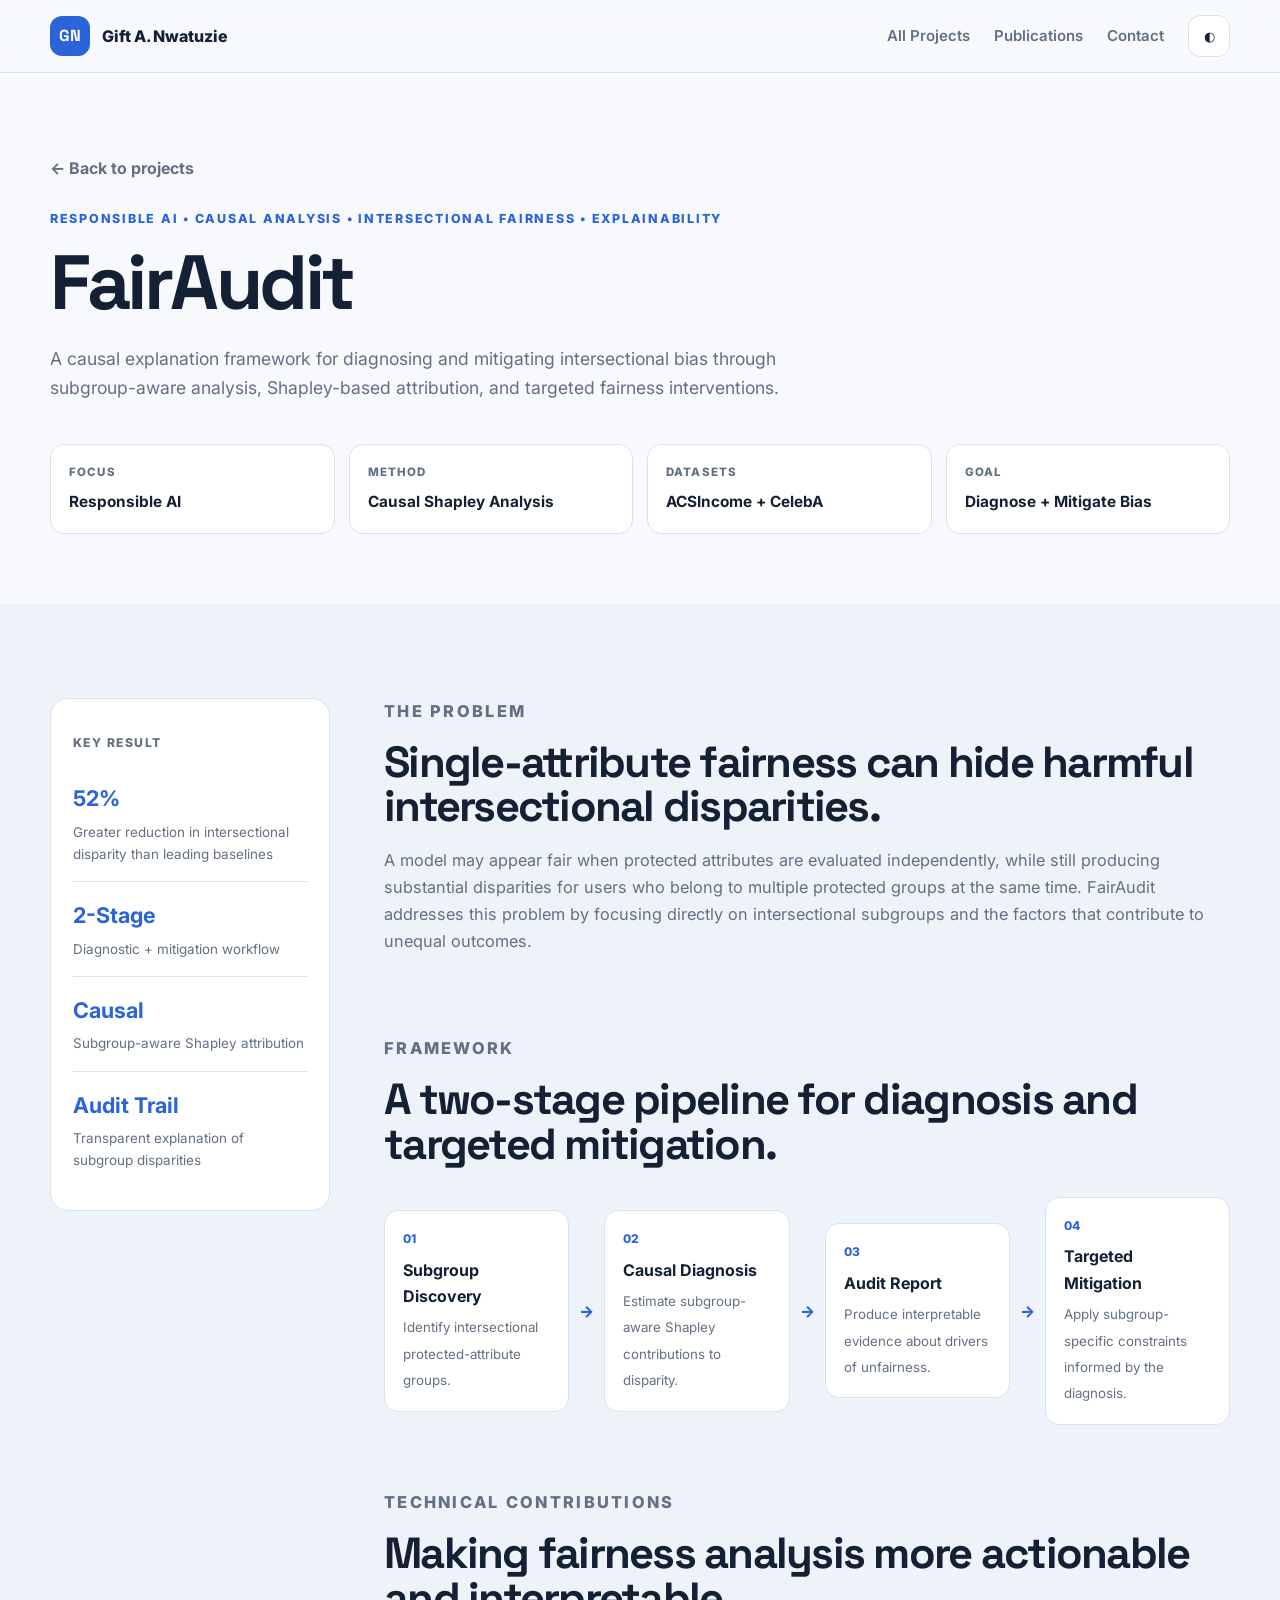
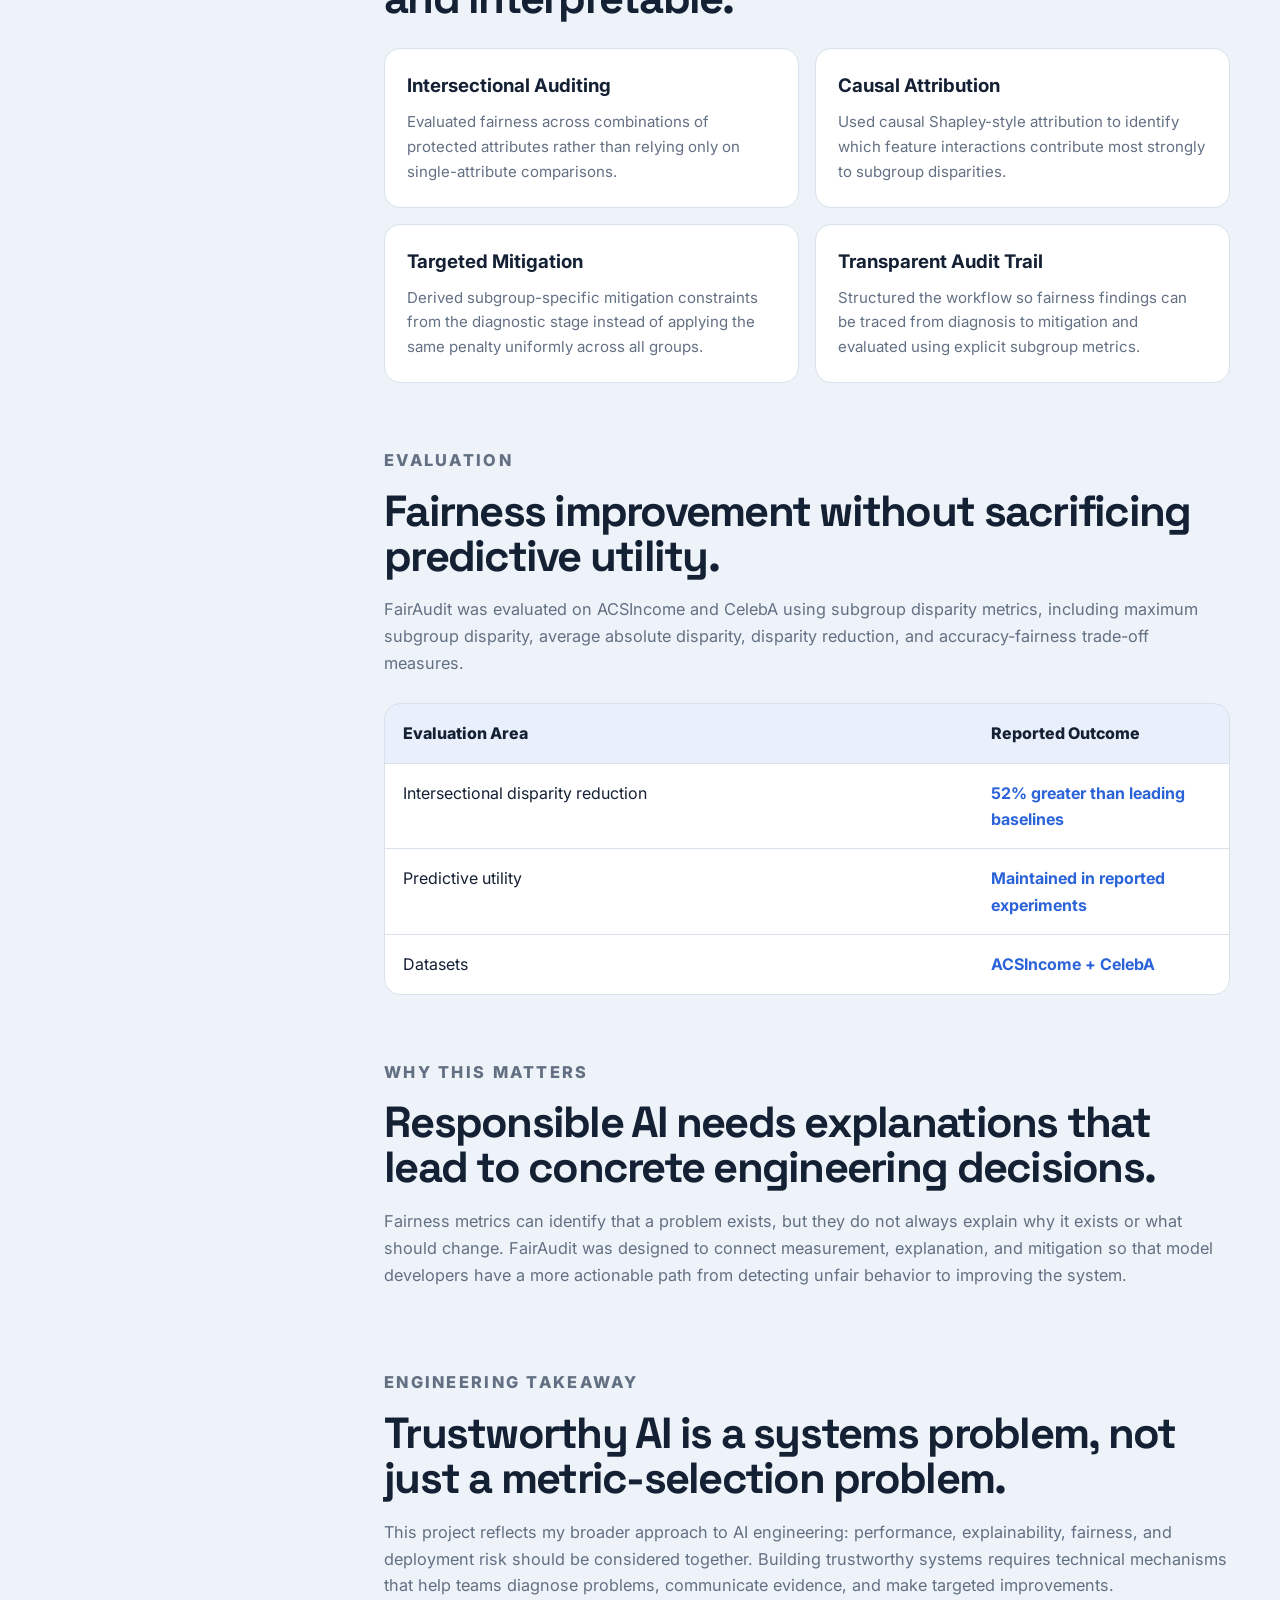
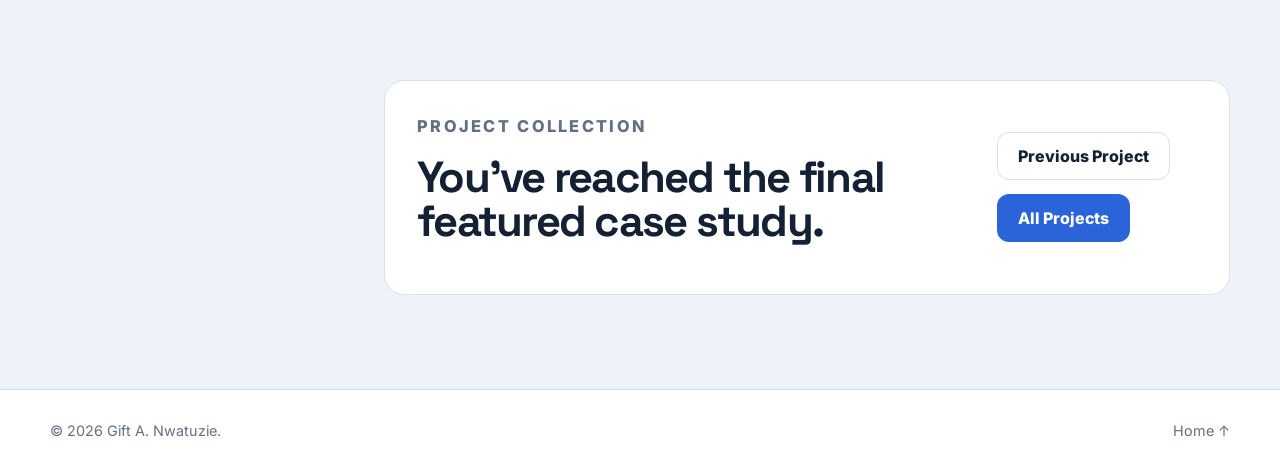
==== projects/fairaudit.html @ b65639f5 "Add files via upload" ====
<!DOCTYPE html>
<html lang="en">
<head>
  <meta charset="UTF-8" />
  <meta name="viewport" content="width=device-width, initial-scale=1.0" />
  <meta name="description" content="FairAudit — causal explanation and mitigation framework for intersectional bias by Gift A. Nwatuzie." />
  <title>FairAudit | Gift A. Nwatuzie</title>

  <link rel="preconnect" href="https://fonts.googleapis.com">
  <link rel="preconnect" href="https://fonts.gstatic.com" crossorigin>
  <link href="https://fonts.googleapis.com/css2?family=Inter:wght@400;500;600;700;800&family=Space+Grotesk:wght@500;600;700&display=swap" rel="stylesheet">
  <link rel="stylesheet" href="../css/style.css" />
</head>
<body>

<header class="site-header">
  <div class="container nav-wrap">
    <a class="brand" href="../index.html">
      <span class="brand-mark">GN</span>
      <span class="brand-text">Gift A. Nwatuzie</span>
    </a>

    <nav class="nav-links project-nav">
      <a href="../index.html#projects">All Projects</a>
      <a href="../index.html#publications">Publications</a>
      <a href="../index.html#contact">Contact</a>
    </nav>

    <button class="theme-toggle" id="themeToggle" aria-label="Toggle dark mode">◐</button>
  </div>
</header>

<main>

<section class="project-hero section">
  <div class="container">
    <a class="back-link" href="../index.html#projects">← Back to projects</a>

    <p class="eyebrow">RESPONSIBLE AI • CAUSAL ANALYSIS • INTERSECTIONAL FAIRNESS • EXPLAINABILITY</p>

    <h1>FairAudit</h1>

    <p class="project-lead">
      A causal explanation framework for diagnosing and mitigating intersectional bias
      through subgroup-aware analysis, Shapley-based attribution, and targeted fairness interventions.
    </p>

    <div class="project-summary-grid">
      <div><span>FOCUS</span><strong>Responsible AI</strong></div>
      <div><span>METHOD</span><strong>Causal Shapley Analysis</strong></div>
      <div><span>DATASETS</span><strong>ACSIncome + CelebA</strong></div>
      <div><span>GOAL</span><strong>Diagnose + Mitigate Bias</strong></div>
    </div>
  </div>
</section>

<section class="section section-muted">
  <div class="container project-layout">

    <aside class="project-sidebar">
      <div class="sidebar-card">
        <p class="mini-label">KEY RESULT</p>

        <div class="result-block">
          <strong>52%</strong>
          <span>Greater reduction in intersectional disparity than leading baselines</span>
        </div>

        <div class="result-block">
          <strong>2-Stage</strong>
          <span>Diagnostic + mitigation workflow</span>
        </div>

        <div class="result-block">
          <strong>Causal</strong>
          <span>Subgroup-aware Shapley attribution</span>
        </div>

        <div class="result-block">
          <strong>Audit Trail</strong>
          <span>Transparent explanation of subgroup disparities</span>
        </div>
      </div>
    </aside>

    <div class="project-content">

      <section class="case-section">
        <p class="eyebrow">THE PROBLEM</p>
        <h2>Single-attribute fairness can hide harmful intersectional disparities.</h2>

        <p>
          A model may appear fair when protected attributes are evaluated independently,
          while still producing substantial disparities for users who belong to multiple
          protected groups at the same time. FairAudit addresses this problem by focusing
          directly on intersectional subgroups and the factors that contribute to unequal outcomes.
        </p>
      </section>

      <section class="case-section">
        <p class="eyebrow">FRAMEWORK</p>
        <h2>A two-stage pipeline for diagnosis and targeted mitigation.</h2>

        <div class="architecture-flow">
          <div class="arch-node">
            <span>01</span>
            <strong>Subgroup Discovery</strong>
            <small>Identify intersectional protected-attribute groups.</small>
          </div>

          <div class="arch-arrow">→</div>

          <div class="arch-node">
            <span>02</span>
            <strong>Causal Diagnosis</strong>
            <small>Estimate subgroup-aware Shapley contributions to disparity.</small>
          </div>

          <div class="arch-arrow">→</div>

          <div class="arch-node">
            <span>03</span>
            <strong>Audit Report</strong>
            <small>Produce interpretable evidence about drivers of unfairness.</small>
          </div>

          <div class="arch-arrow">→</div>

          <div class="arch-node">
            <span>04</span>
            <strong>Targeted Mitigation</strong>
            <small>Apply subgroup-specific constraints informed by the diagnosis.</small>
          </div>
        </div>
      </section>

      <section class="case-section">
        <p class="eyebrow">TECHNICAL CONTRIBUTIONS</p>
        <h2>Making fairness analysis more actionable and interpretable.</h2>

        <div class="case-grid">
          <article class="case-card">
            <h3>Intersectional Auditing</h3>
            <p>
              Evaluated fairness across combinations of protected attributes rather than
              relying only on single-attribute comparisons.
            </p>
          </article>

          <article class="case-card">
            <h3>Causal Attribution</h3>
            <p>
              Used causal Shapley-style attribution to identify which feature interactions
              contribute most strongly to subgroup disparities.
            </p>
          </article>

          <article class="case-card">
            <h3>Targeted Mitigation</h3>
            <p>
              Derived subgroup-specific mitigation constraints from the diagnostic stage
              instead of applying the same penalty uniformly across all groups.
            </p>
          </article>

          <article class="case-card">
            <h3>Transparent Audit Trail</h3>
            <p>
              Structured the workflow so fairness findings can be traced from diagnosis
              to mitigation and evaluated using explicit subgroup metrics.
            </p>
          </article>
        </div>
      </section>

      <section class="case-section">
        <p class="eyebrow">EVALUATION</p>
        <h2>Fairness improvement without sacrificing predictive utility.</h2>

        <p>
          FairAudit was evaluated on ACSIncome and CelebA using subgroup disparity metrics,
          including maximum subgroup disparity, average absolute disparity, disparity reduction,
          and accuracy-fairness trade-off measures.
        </p>

        <div class="result-table">
          <div class="result-row result-head">
            <span>Evaluation Area</span>
            <span>Reported Outcome</span>
          </div>

          <div class="result-row">
            <span>Intersectional disparity reduction</span>
            <strong>52% greater than leading baselines</strong>
          </div>

          <div class="result-row">
            <span>Predictive utility</span>
            <strong>Maintained in reported experiments</strong>
          </div>

          <div class="result-row">
            <span>Datasets</span>
            <strong>ACSIncome + CelebA</strong>
          </div>
        </div>
      </section>

      <section class="case-section">
        <p class="eyebrow">WHY THIS MATTERS</p>
        <h2>Responsible AI needs explanations that lead to concrete engineering decisions.</h2>

        <p>
          Fairness metrics can identify that a problem exists, but they do not always explain
          why it exists or what should change. FairAudit was designed to connect measurement,
          explanation, and mitigation so that model developers have a more actionable path
          from detecting unfair behavior to improving the system.
        </p>
      </section>

      <section class="case-section">
        <p class="eyebrow">ENGINEERING TAKEAWAY</p>
        <h2>Trustworthy AI is a systems problem, not just a metric-selection problem.</h2>

        <p>
          This project reflects my broader approach to AI engineering: performance,
          explainability, fairness, and deployment risk should be considered together.
          Building trustworthy systems requires technical mechanisms that help teams
          diagnose problems, communicate evidence, and make targeted improvements.
        </p>
      </section>

      <section class="case-section project-cta">
        <div>
          <p class="eyebrow">PROJECT COLLECTION</p>
          <h2>You’ve reached the final featured case study.</h2>
        </div>

        <div class="contact-actions">
          <a class="btn btn-secondary" href="network-monitoring.html">Previous Project</a>
          <a class="btn btn-primary" href="../index.html#projects">All Projects</a>
        </div>
      </section>

    </div>
  </div>
</section>

</main>

<footer class="site-footer">
  <div class="container footer-wrap">
    <p>© <span id="year"></span> Gift A. Nwatuzie.</p>
    <a href="../index.html">Home ↑</a>
  </div>
</footer>

<script src="../js/main.js"></script>
</body>
</html>
---- css/style.css ----
/* Gift A. Nwatuzie Portfolio */
:root{--bg:#f7f9fc;--surface:#fff;--surface2:#eef3f9;--text:#142033;--muted:#637083;--line:#d9e1eb;--accent:#2b63d9;--accent2:#1f4fb8;--soft:rgba(43,99,217,.1);--shadow:0 20px 60px rgba(21,41,74,.1);--radius:22px;--max:1180px}
html[data-theme="dark"]{--bg:#0c111b;--surface:#121a27;--surface2:#0f1724;--text:#f1f5fb;--muted:#9cabc0;--line:#263246;--accent:#7aa2ff;--accent2:#9bb8ff;--soft:rgba(122,162,255,.12);--shadow:0 20px 60px rgba(0,0,0,.28)}
*{box-sizing:border-box}html{scroll-behavior:smooth}body{margin:0;font-family:Inter,sans-serif;background:var(--bg);color:var(--text);line-height:1.65;transition:.25s}a{color:inherit;text-decoration:none}.container{width:min(calc(100% - 40px),var(--max));margin:auto}.section{padding:94px 0}.section-muted{background:var(--surface2)}
.site-header{position:sticky;top:0;z-index:999;backdrop-filter:blur(16px);background:color-mix(in srgb,var(--bg) 84%,transparent);border-bottom:1px solid var(--line)}.nav-wrap{min-height:72px;display:flex;align-items:center;gap:24px}.brand{display:flex;align-items:center;gap:12px;margin-right:auto;font-weight:800}.brand-mark{width:40px;height:40px;display:grid;place-items:center;border-radius:12px;background:var(--accent);color:white;font-family:"Space Grotesk",sans-serif}.nav-links{display:flex;gap:24px;color:var(--muted);font-weight:600;font-size:.94rem}.nav-links a:hover{color:var(--accent)}.theme-toggle,.menu-toggle{border:1px solid var(--line);background:var(--surface);color:var(--text);cursor:pointer;border-radius:12px}.theme-toggle{width:42px;height:42px}.menu-toggle{display:none;width:42px;height:42px;padding:10px}.menu-toggle span{display:block;height:2px;background:currentColor;margin:4px 0}
.hero{padding-top:108px}.hero-grid{display:grid;grid-template-columns:1.45fr .75fr;gap:68px;align-items:center}.eyebrow{margin:0 0 15px;color:var(--accent);font-size:.78rem;font-weight:800;letter-spacing:.14em}.hero h1,.section-heading h2,.contact-card h2{font-family:"Space Grotesk",sans-serif;letter-spacing:-.04em}.hero h1{margin:0;font-size:clamp(3rem,5.2vw,5.35rem);line-height:.98}.hero h1 span{display:block;color:var(--accent)}.hero-text{margin:28px 0 0;color:var(--muted);font-size:1.07rem;max-width:760px}.hero-actions,.contact-actions{display:flex;gap:14px;flex-wrap:wrap}.hero-actions{margin-top:30px}.btn{display:inline-flex;min-height:48px;align-items:center;justify-content:center;padding:0 20px;border-radius:12px;border:1px solid transparent;font-weight:800;transition:.2s}.btn:hover{transform:translateY(-2px)}.btn-primary{background:var(--accent);color:#fff}.btn-secondary{background:var(--surface);border-color:var(--line)}.hero-links{display:flex;gap:22px;margin-top:25px;color:var(--muted);font-weight:600;font-size:.94rem}.hero-links a:hover,.text-link:hover{color:var(--accent)}
.hero-card{background:var(--surface);border:1px solid var(--line);border-radius:var(--radius);box-shadow:var(--shadow);overflow:hidden}.status-row{display:flex;align-items:center;gap:10px;padding:16px 22px;border-bottom:1px solid var(--line);color:var(--muted);font-size:.9rem}.status-dot{width:9px;height:9px;border-radius:50%;background:#2cb67d;box-shadow:0 0 0 5px rgba(44,182,125,.12)}.hero-card-content{padding:28px}.mini-label{font-size:.76rem;font-weight:800;letter-spacing:.12em;color:var(--muted)}.focus-list{list-style:none;padding:0;margin:0}.focus-list li{padding:11px 0;border-bottom:1px solid var(--line);font-weight:600}.hero-stat-grid{display:grid;grid-template-columns:repeat(2,1fr);gap:14px;margin-top:24px}.hero-stat-grid div{padding:15px;border-radius:12px;background:var(--soft)}.hero-stat-grid strong{display:block;font-size:1.4rem;color:var(--accent)}.hero-stat-grid span{display:block;color:var(--muted);font-size:.8rem}
.two-column{display:grid;grid-template-columns:.8fr 1.2fr;gap:80px}.section-heading h2{margin:0;max-width:760px;font-size:clamp(2.2rem,4vw,4rem);line-height:1.03}.centered{text-align:center;margin-bottom:42px}.centered h2{margin-left:auto;margin-right:auto}.about-copy,.section-subtext{color:var(--muted);font-size:1.04rem}
.skills-grid{display:grid;grid-template-columns:repeat(3,1fr);gap:18px}.skill-card{padding:24px;border:1px solid var(--line);border-radius:16px;background:var(--surface)}.skill-card h3{margin:0 0 9px}.skill-card p{margin:0;color:var(--muted);font-size:.94rem}
.timeline{margin-top:42px;border-top:1px solid var(--line)}.timeline-item{display:grid;grid-template-columns:180px 1fr;gap:36px;padding:27px 0;border-bottom:1px solid var(--line)}.timeline-date{color:var(--accent);font-weight:800}.timeline-item h3{margin:0}.timeline-org{margin:3px 0 8px!important;font-weight:700;color:var(--muted)}.timeline-item p{margin:0;color:var(--muted)}
.projects-grid{display:grid;grid-template-columns:repeat(2,1fr);gap:20px;margin-top:42px}.project-card{min-height:290px;display:flex;flex-direction:column;padding:28px;border:1px solid var(--line);border-radius:var(--radius);background:var(--surface);box-shadow:0 10px 30px rgba(20,32,51,.04)}.project-featured{grid-column:span 2;min-height:320px;background:radial-gradient(circle at 90% 10%,var(--soft),transparent 34%),var(--surface)}.project-topline{display:flex;justify-content:space-between;gap:12px;color:var(--muted);font-weight:700;font-size:.86rem}.project-tag{padding:6px 10px;border-radius:999px;background:var(--soft);color:var(--accent);font-size:.75rem;font-weight:800}.project-card h3{margin:28px 0 11px;font-family:"Space Grotesk",sans-serif;font-size:1.5rem;letter-spacing:-.025em}.project-card p{margin:0;color:var(--muted)}.metric-row{display:flex;gap:12px;flex-wrap:wrap;margin-top:19px}.metric-row span{padding:8px 11px;border-radius:10px;background:var(--surface2);color:var(--muted);font-size:.84rem}.metric-row strong{color:var(--text)}.text-link{margin-top:auto;padding-top:24px;color:var(--accent);font-weight:800}
.publication-list{margin-top:38px;border-top:1px solid var(--line)}.publication-item{display:grid;grid-template-columns:100px 1fr;gap:26px;padding:27px 0;border-bottom:1px solid var(--line)}.pub-year{color:var(--accent);font-weight:800}.publication-item h3{margin:0 0 7px;font-size:1.05rem}.publication-item p{margin:0;color:var(--muted)}
.contact-card{display:flex;align-items:center;justify-content:space-between;gap:40px;padding:46px;border-radius:var(--radius);background:var(--surface);border:1px solid var(--line);box-shadow:var(--shadow)}.contact-card h2{margin:0 0 10px;font-size:clamp(2rem,4vw,3.5rem)}.contact-card p{max-width:640px;margin:0;color:var(--muted)}.site-footer{border-top:1px solid var(--line);background:var(--surface)}.footer-wrap{min-height:82px;display:flex;align-items:center;justify-content:space-between;color:var(--muted);font-size:.9rem}
.reveal{opacity:0;transform:translateY(18px);transition:opacity .65s ease,transform .65s ease}.reveal.visible{opacity:1;transform:none}
@media(max-width:980px){.nav-links{position:absolute;top:72px;left:20px;right:20px;display:none;flex-direction:column;gap:0;padding:16px;background:var(--surface);border:1px solid var(--line);border-radius:14px;box-shadow:var(--shadow)}.nav-links.open{display:flex}.nav-links a{padding:11px}.menu-toggle{display:block}.hero-grid,.two-column{grid-template-columns:1fr;gap:44px}.skills-grid{grid-template-columns:repeat(2,1fr)}}
@media(max-width:720px){.container{width:min(calc(100% - 28px),var(--max))}.section{padding:70px 0}.brand>span:last-child{display:none}.hero{padding-top:76px}.hero h1{font-size:clamp(2.8rem,14vw,4.7rem)}.hero-links{flex-wrap:wrap}.skills-grid,.projects-grid{grid-template-columns:1fr}.project-featured{grid-column:auto}.timeline-item,.publication-item{grid-template-columns:1fr;gap:6px}.contact-card{padding:30px;align-items:flex-start;flex-direction:column}.footer-wrap{flex-direction:column;justify-content:center;padding:18px 0}}

/* Version 2 project case-study styles */
.project-hero{padding:82px 0 70px}.back-link{display:inline-block;margin-bottom:28px;color:var(--muted);font-weight:700}.project-hero h1{font-family:"Space Grotesk",sans-serif;margin:0;max-width:930px;font-size:clamp(3rem,6vw,5.8rem);line-height:.98;letter-spacing:-.045em}.project-lead{max-width:780px;margin:24px 0 0;color:var(--muted);font-size:1.1rem}.project-summary-grid{display:grid;grid-template-columns:repeat(4,1fr);gap:14px;margin-top:42px}.project-summary-grid div{padding:18px;border:1px solid var(--line);border-radius:14px;background:var(--surface)}.project-summary-grid span{display:block;margin-bottom:6px;color:var(--muted);font-size:.72rem;font-weight:800;letter-spacing:.1em}.project-summary-grid strong{font-size:.96rem}.project-layout{display:grid;grid-template-columns:280px 1fr;gap:54px;align-items:start}.project-sidebar{position:sticky;top:96px}.sidebar-card{padding:22px;border:1px solid var(--line);border-radius:18px;background:var(--surface)}.result-block{padding:16px 0;border-bottom:1px solid var(--line)}.result-block:last-child{border-bottom:0}.result-block strong{display:block;color:var(--accent);font-size:1.35rem}.result-block span{display:block;margin-top:4px;color:var(--muted);font-size:.84rem}.case-section{padding:0 0 64px}.case-section h2{font-family:"Space Grotesk",sans-serif;margin:0 0 18px;font-size:clamp(2rem,3.4vw,3.4rem);line-height:1.03;letter-spacing:-.04em}.case-section p{color:var(--muted);font-size:1.02rem}.architecture-flow{display:grid;grid-template-columns:1fr auto 1fr auto 1fr auto 1fr;gap:10px;align-items:center;margin-top:30px}.arch-node{padding:18px;border:1px solid var(--line);border-radius:14px;background:var(--surface)}.arch-node span{display:block;color:var(--accent);font-size:.75rem;font-weight:800}.arch-node strong{display:block;margin:8px 0 4px}.arch-node small{color:var(--muted)}.arch-arrow{color:var(--accent);font-weight:800}.case-grid{display:grid;grid-template-columns:repeat(2,1fr);gap:16px;margin-top:28px}.case-card{padding:22px;border:1px solid var(--line);border-radius:16px;background:var(--surface)}.case-card h3{margin:0 0 8px}.case-card p{margin:0;font-size:.94rem}.result-table{margin-top:26px;border:1px solid var(--line);border-radius:16px;overflow:hidden;background:var(--surface)}.result-row{display:grid;grid-template-columns:1fr 220px;gap:18px;padding:16px 18px;border-bottom:1px solid var(--line)}.result-row:last-child{border-bottom:0}.result-head{background:var(--soft);font-weight:800}.result-row strong{color:var(--accent)}.project-cta{display:flex;align-items:center;justify-content:space-between;gap:30px;padding:32px;border:1px solid var(--line);border-radius:20px;background:var(--surface)}
@media(max-width:980px){.project-layout{grid-template-columns:1fr}.project-sidebar{position:static}.project-summary-grid{grid-template-columns:repeat(2,1fr)}.architecture-flow{grid-template-columns:1fr}.arch-arrow{text-align:center;transform:rotate(90deg)}}
@media(max-width:720px){.project-summary-grid,.case-grid,.result-row{grid-template-columns:1fr}.project-hero h1{font-size:clamp(2.7rem,13vw,4.8rem)}.project-cta{flex-direction:column;align-items:flex-start}}
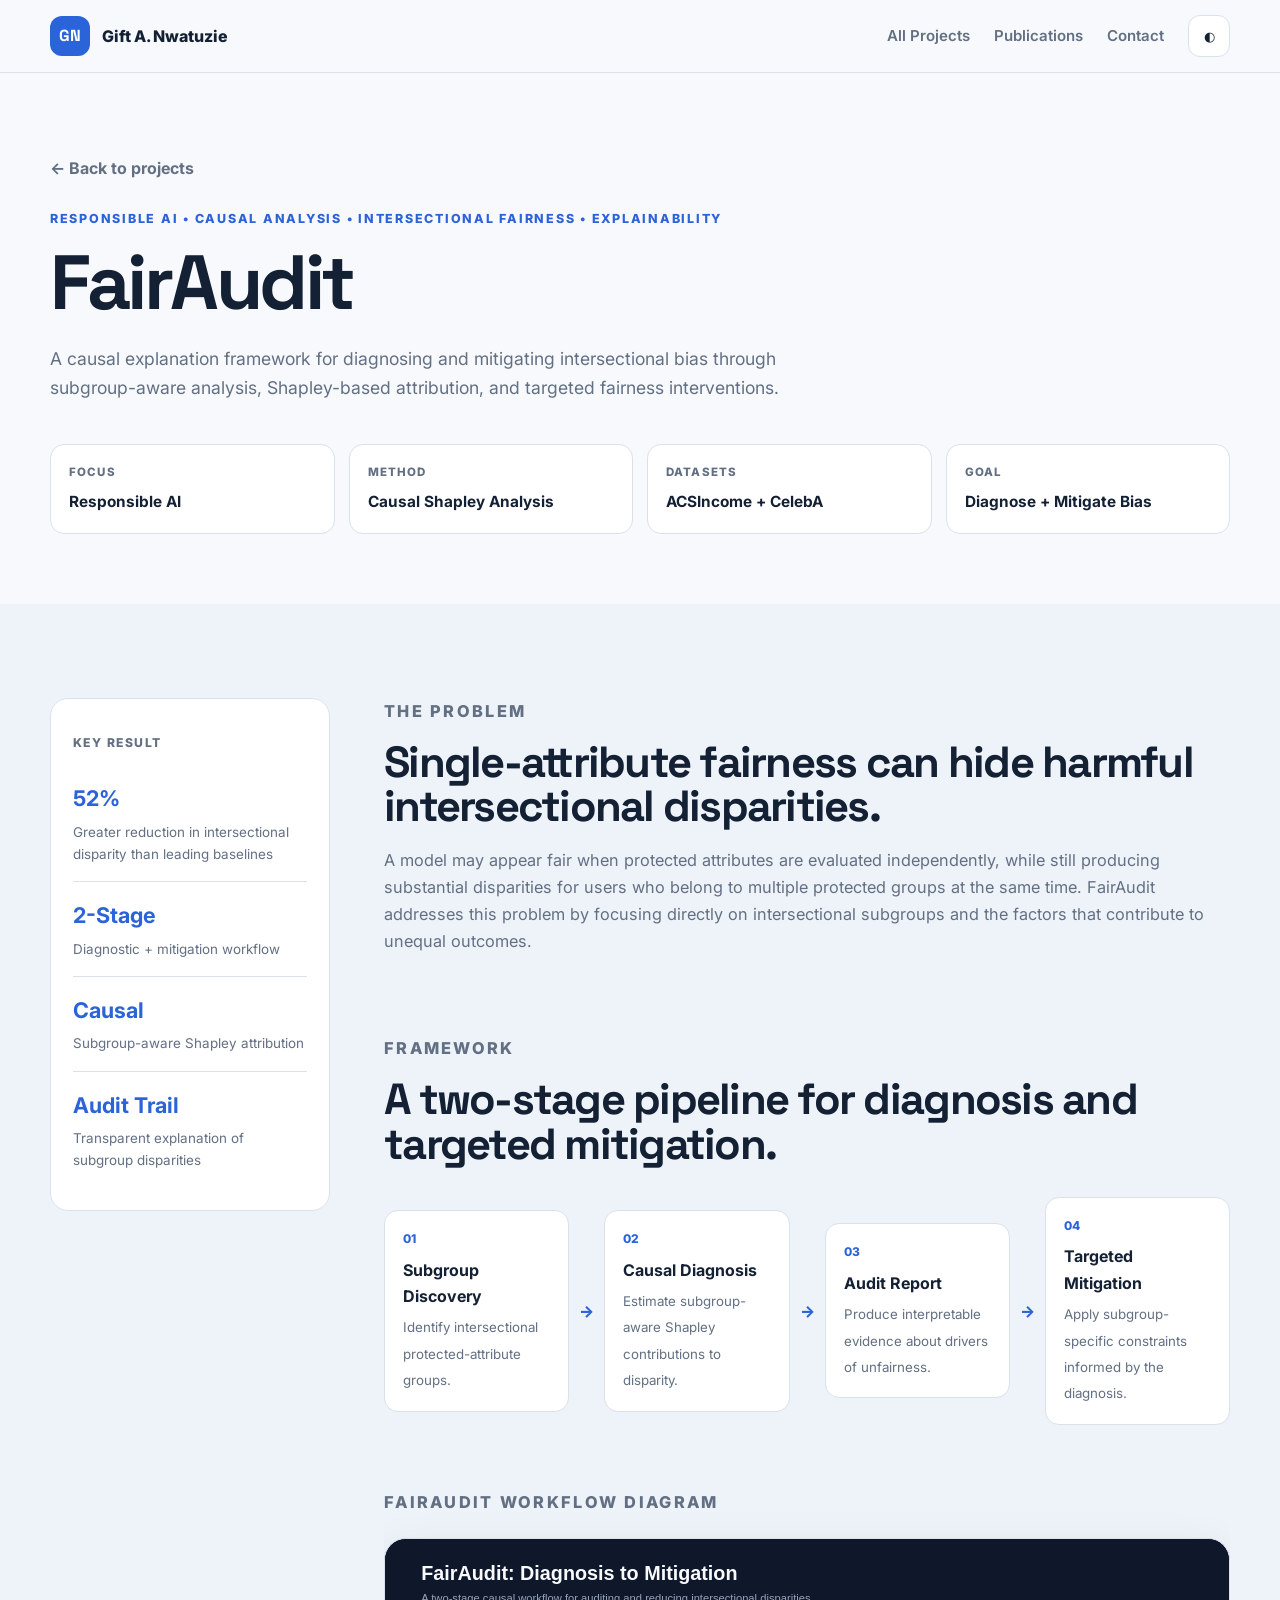
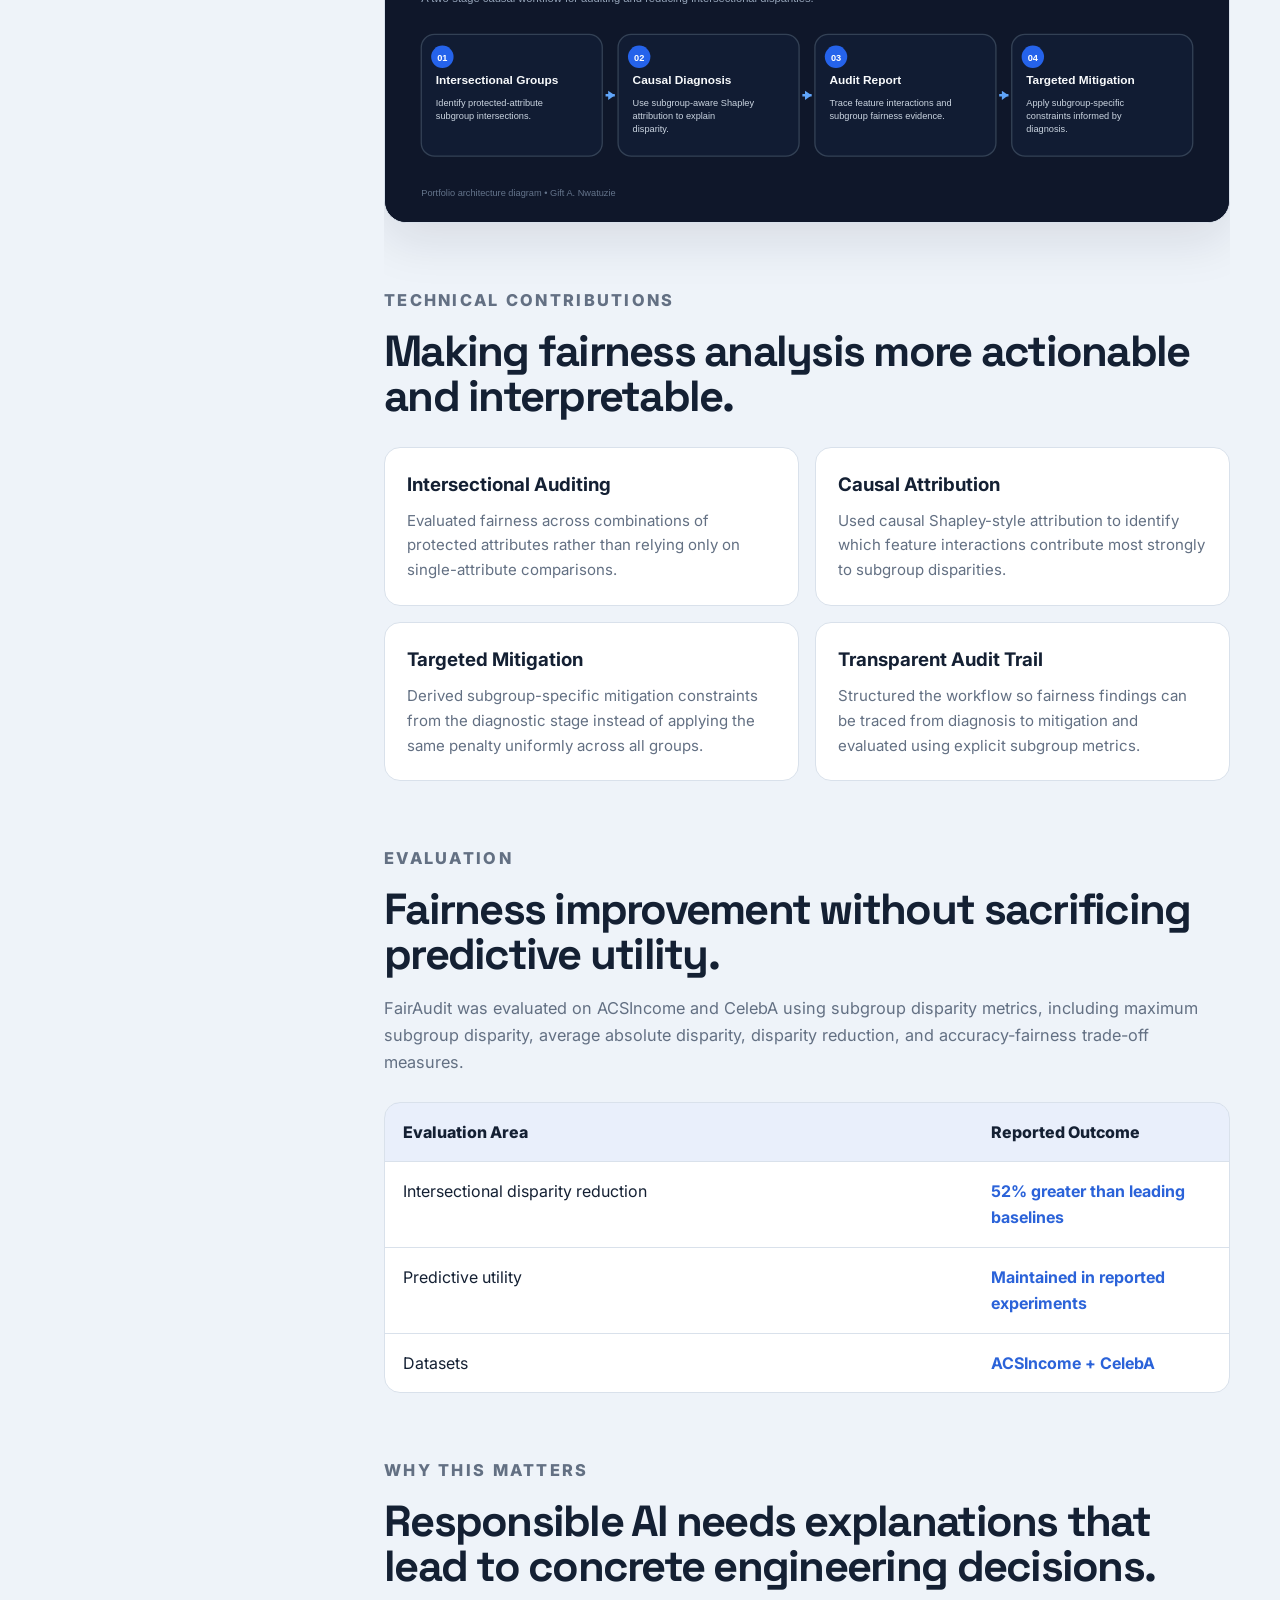
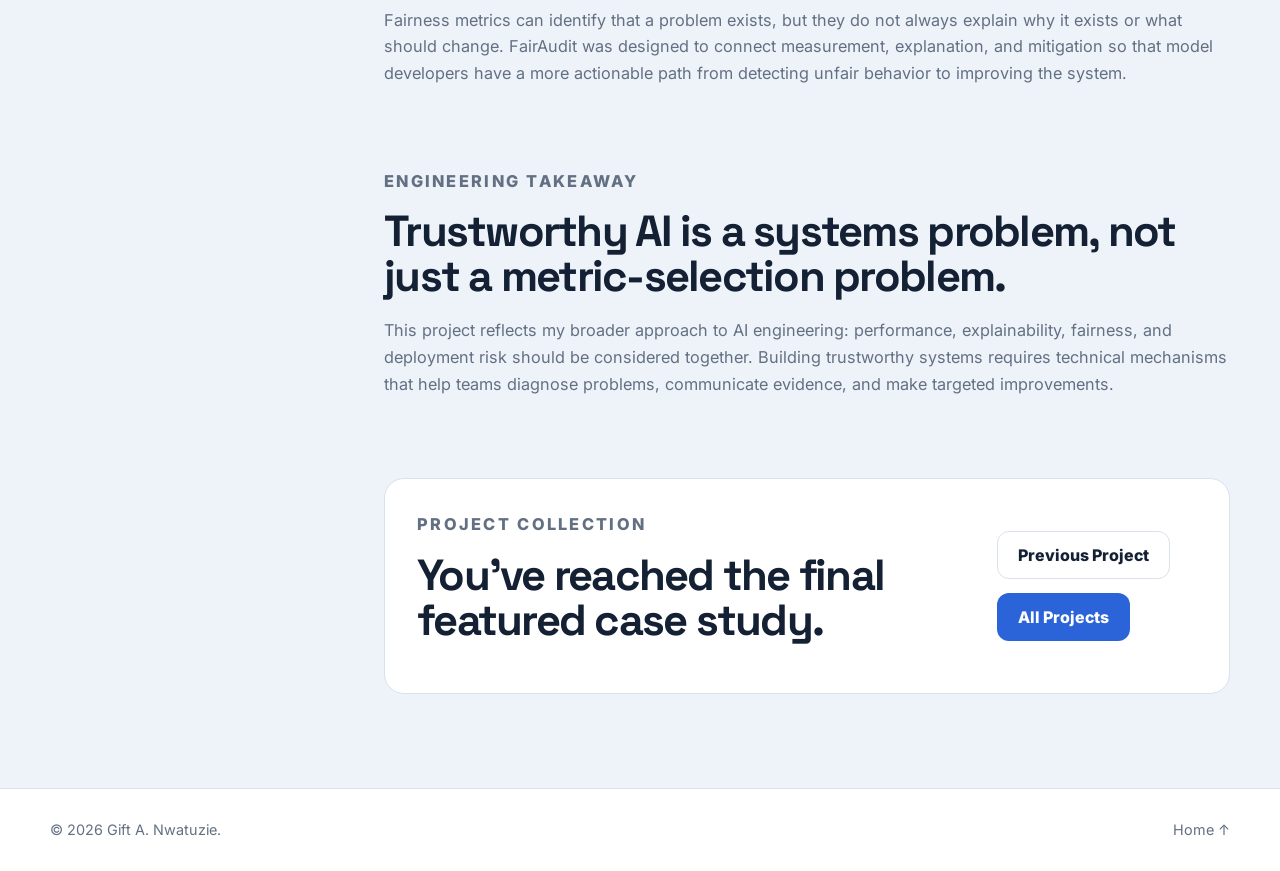
==== commit 24a6dea2: "Add files via upload" ====
--- a/projects/fairaudit.html
+++ b/projects/fairaudit.html
@@ -133,6 +133,12 @@
           </div>
         </div>
       </section>
+<section class="case-section diagram-section">
+  <p class="eyebrow">FAIRAUDIT WORKFLOW DIAGRAM</p>
+  <div class="project-diagram">
+    <img src="../assets/images/diagrams/fairaudit-workflow.svg" alt="FairAudit: Diagnosis to Mitigation diagram">
+  </div>
+</section>
 
       <section class="case-section">
         <p class="eyebrow">TECHNICAL CONTRIBUTIONS</p>
--- a/css/style.css
+++ b/css/style.css
@@ -19,3 +19,186 @@
 .project-hero{padding:82px 0 70px}.back-link{display:inline-block;margin-bottom:28px;color:var(--muted);font-weight:700}.project-hero h1{font-family:"Space Grotesk",sans-serif;margin:0;max-width:930px;font-size:clamp(3rem,6vw,5.8rem);line-height:.98;letter-spacing:-.045em}.project-lead{max-width:780px;margin:24px 0 0;color:var(--muted);font-size:1.1rem}.project-summary-grid{display:grid;grid-template-columns:repeat(4,1fr);gap:14px;margin-top:42px}.project-summary-grid div{padding:18px;border:1px solid var(--line);border-radius:14px;background:var(--surface)}.project-summary-grid span{display:block;margin-bottom:6px;color:var(--muted);font-size:.72rem;font-weight:800;letter-spacing:.1em}.project-summary-grid strong{font-size:.96rem}.project-layout{display:grid;grid-template-columns:280px 1fr;gap:54px;align-items:start}.project-sidebar{position:sticky;top:96px}.sidebar-card{padding:22px;border:1px solid var(--line);border-radius:18px;background:var(--surface)}.result-block{padding:16px 0;border-bottom:1px solid var(--line)}.result-block:last-child{border-bottom:0}.result-block strong{display:block;color:var(--accent);font-size:1.35rem}.result-block span{display:block;margin-top:4px;color:var(--muted);font-size:.84rem}.case-section{padding:0 0 64px}.case-section h2{font-family:"Space Grotesk",sans-serif;margin:0 0 18px;font-size:clamp(2rem,3.4vw,3.4rem);line-height:1.03;letter-spacing:-.04em}.case-section p{color:var(--muted);font-size:1.02rem}.architecture-flow{display:grid;grid-template-columns:1fr auto 1fr auto 1fr auto 1fr;gap:10px;align-items:center;margin-top:30px}.arch-node{padding:18px;border:1px solid var(--line);border-radius:14px;background:var(--surface)}.arch-node span{display:block;color:var(--accent);font-size:.75rem;font-weight:800}.arch-node strong{display:block;margin:8px 0 4px}.arch-node small{color:var(--muted)}.arch-arrow{color:var(--accent);font-weight:800}.case-grid{display:grid;grid-template-columns:repeat(2,1fr);gap:16px;margin-top:28px}.case-card{padding:22px;border:1px solid var(--line);border-radius:16px;background:var(--surface)}.case-card h3{margin:0 0 8px}.case-card p{margin:0;font-size:.94rem}.result-table{margin-top:26px;border:1px solid var(--line);border-radius:16px;overflow:hidden;background:var(--surface)}.result-row{display:grid;grid-template-columns:1fr 220px;gap:18px;padding:16px 18px;border-bottom:1px solid var(--line)}.result-row:last-child{border-bottom:0}.result-head{background:var(--soft);font-weight:800}.result-row strong{color:var(--accent)}.project-cta{display:flex;align-items:center;justify-content:space-between;gap:30px;padding:32px;border:1px solid var(--line);border-radius:20px;background:var(--surface)}
 @media(max-width:980px){.project-layout{grid-template-columns:1fr}.project-sidebar{position:static}.project-summary-grid{grid-template-columns:repeat(2,1fr)}.architecture-flow{grid-template-columns:1fr}.arch-arrow{text-align:center;transform:rotate(90deg)}}
 @media(max-width:720px){.project-summary-grid,.case-grid,.result-row{grid-template-columns:1fr}.project-hero h1{font-size:clamp(2.7rem,13vw,4.8rem)}.project-cta{flex-direction:column;align-items:flex-start}}
+
+
+/* ---------- Version 7: impact, publications, recognition ---------- */
+
+.impact-section{
+  background:
+    radial-gradient(circle at 10% 10%, var(--accent-soft), transparent 30%),
+    var(--bg);
+}
+
+.impact-grid{
+  display:grid;
+  grid-template-columns:repeat(4,1fr);
+  gap:18px;
+  margin-top:42px;
+}
+
+.impact-card{
+  padding:26px;
+  border:1px solid var(--line);
+  border-radius:var(--radius-lg);
+  background:var(--surface);
+  box-shadow:0 12px 34px rgba(20,32,51,.05);
+}
+
+.impact-number{
+  display:block;
+  margin-bottom:18px;
+  font:700 clamp(2rem,4vw,3.4rem) "Space Grotesk",sans-serif;
+  letter-spacing:-.05em;
+  color:var(--accent);
+}
+
+.impact-card h3{
+  margin:0 0 8px;
+  font-size:1rem;
+}
+
+.impact-card p{
+  margin:0;
+  color:var(--muted);
+  font-size:.92rem;
+}
+
+.pub-links{
+  display:flex;
+  flex-wrap:wrap;
+  gap:14px;
+  margin-top:12px;
+}
+
+.pub-links a{
+  color:var(--accent);
+  font-size:.88rem;
+  font-weight:700;
+}
+
+.pub-links a:hover{
+  color:var(--accent-strong);
+}
+
+.awards-grid{
+  display:grid;
+  grid-template-columns:repeat(3,1fr);
+  gap:18px;
+  margin-top:40px;
+}
+
+.award-card{
+  padding:26px;
+  border:1px solid var(--line);
+  border-radius:var(--radius-md);
+  background:var(--surface);
+}
+
+.award-card span{
+  display:block;
+  margin-bottom:16px;
+  color:var(--accent);
+  font-size:.8rem;
+  font-weight:800;
+  letter-spacing:.1em;
+}
+
+.award-card h3{
+  margin:0;
+  font-size:1.08rem;
+}
+
+@media(max-width:980px){
+  .impact-grid{
+    grid-template-columns:repeat(2,1fr);
+  }
+
+  .awards-grid{
+    grid-template-columns:1fr;
+  }
+}
+
+@media(max-width:720px){
+  .impact-grid{
+    grid-template-columns:1fr;
+  }
+}
+
+
+/* ---------- Version 8: certifications + full awards ---------- */
+
+.credentials-grid{
+  display:grid;
+  grid-template-columns:repeat(2,1fr);
+  gap:18px;
+  margin-top:40px;
+}
+
+.credential-card{
+  padding:26px;
+  border:1px solid var(--line);
+  border-radius:var(--radius-md);
+  background:var(--surface);
+  box-shadow:0 10px 28px rgba(20,32,51,.04);
+}
+
+.credential-type{
+  display:block;
+  margin-bottom:14px;
+  color:var(--accent);
+  font-size:.75rem;
+  font-weight:800;
+  letter-spacing:.1em;
+}
+
+.credential-card h3{
+  margin:0;
+  font-size:1.08rem;
+  line-height:1.35;
+}
+
+.awards-grid-six{
+  grid-template-columns:repeat(3,1fr);
+}
+
+@media(max-width:980px){
+  .credentials-grid{
+    grid-template-columns:1fr;
+  }
+
+  .awards-grid-six{
+    grid-template-columns:repeat(2,1fr);
+  }
+}
+
+@media(max-width:720px){
+  .awards-grid-six{
+    grid-template-columns:1fr;
+  }
+}
+
+
+/* ---------- Version 9: verified project diagrams ---------- */
+.diagram-section { overflow: hidden; }
+.project-diagram {
+  margin-top: 22px;
+  border: 1px solid var(--line);
+  border-radius: 22px;
+  overflow: hidden;
+  background: #0f172a;
+  box-shadow: 0 18px 50px rgba(15, 23, 42, .10);
+}
+.project-diagram img {
+  display: block;
+  width: 100%;
+  height: auto;
+}
+@media (max-width: 720px) {
+  .project-diagram {
+    overflow-x: auto;
+  }
+  .project-diagram img {
+    width: 980px;
+    max-width: none;
+  }
+}
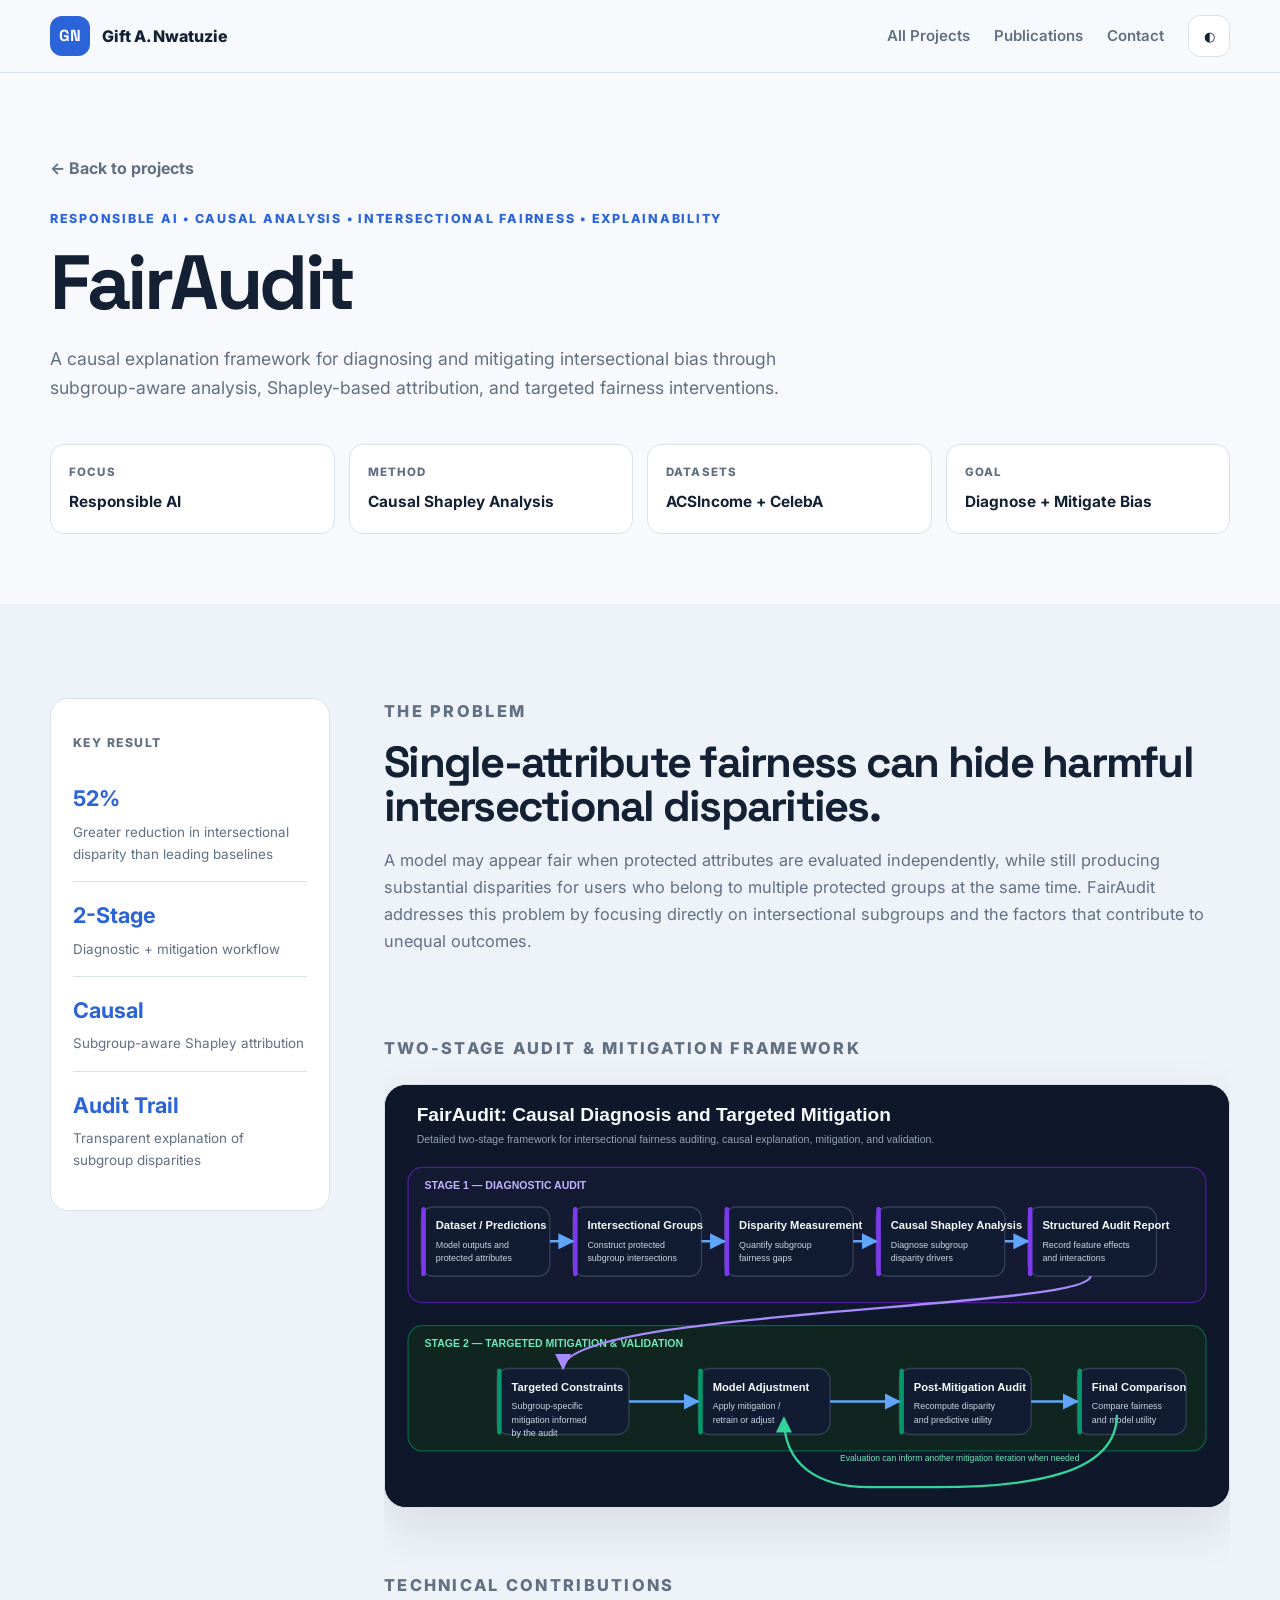
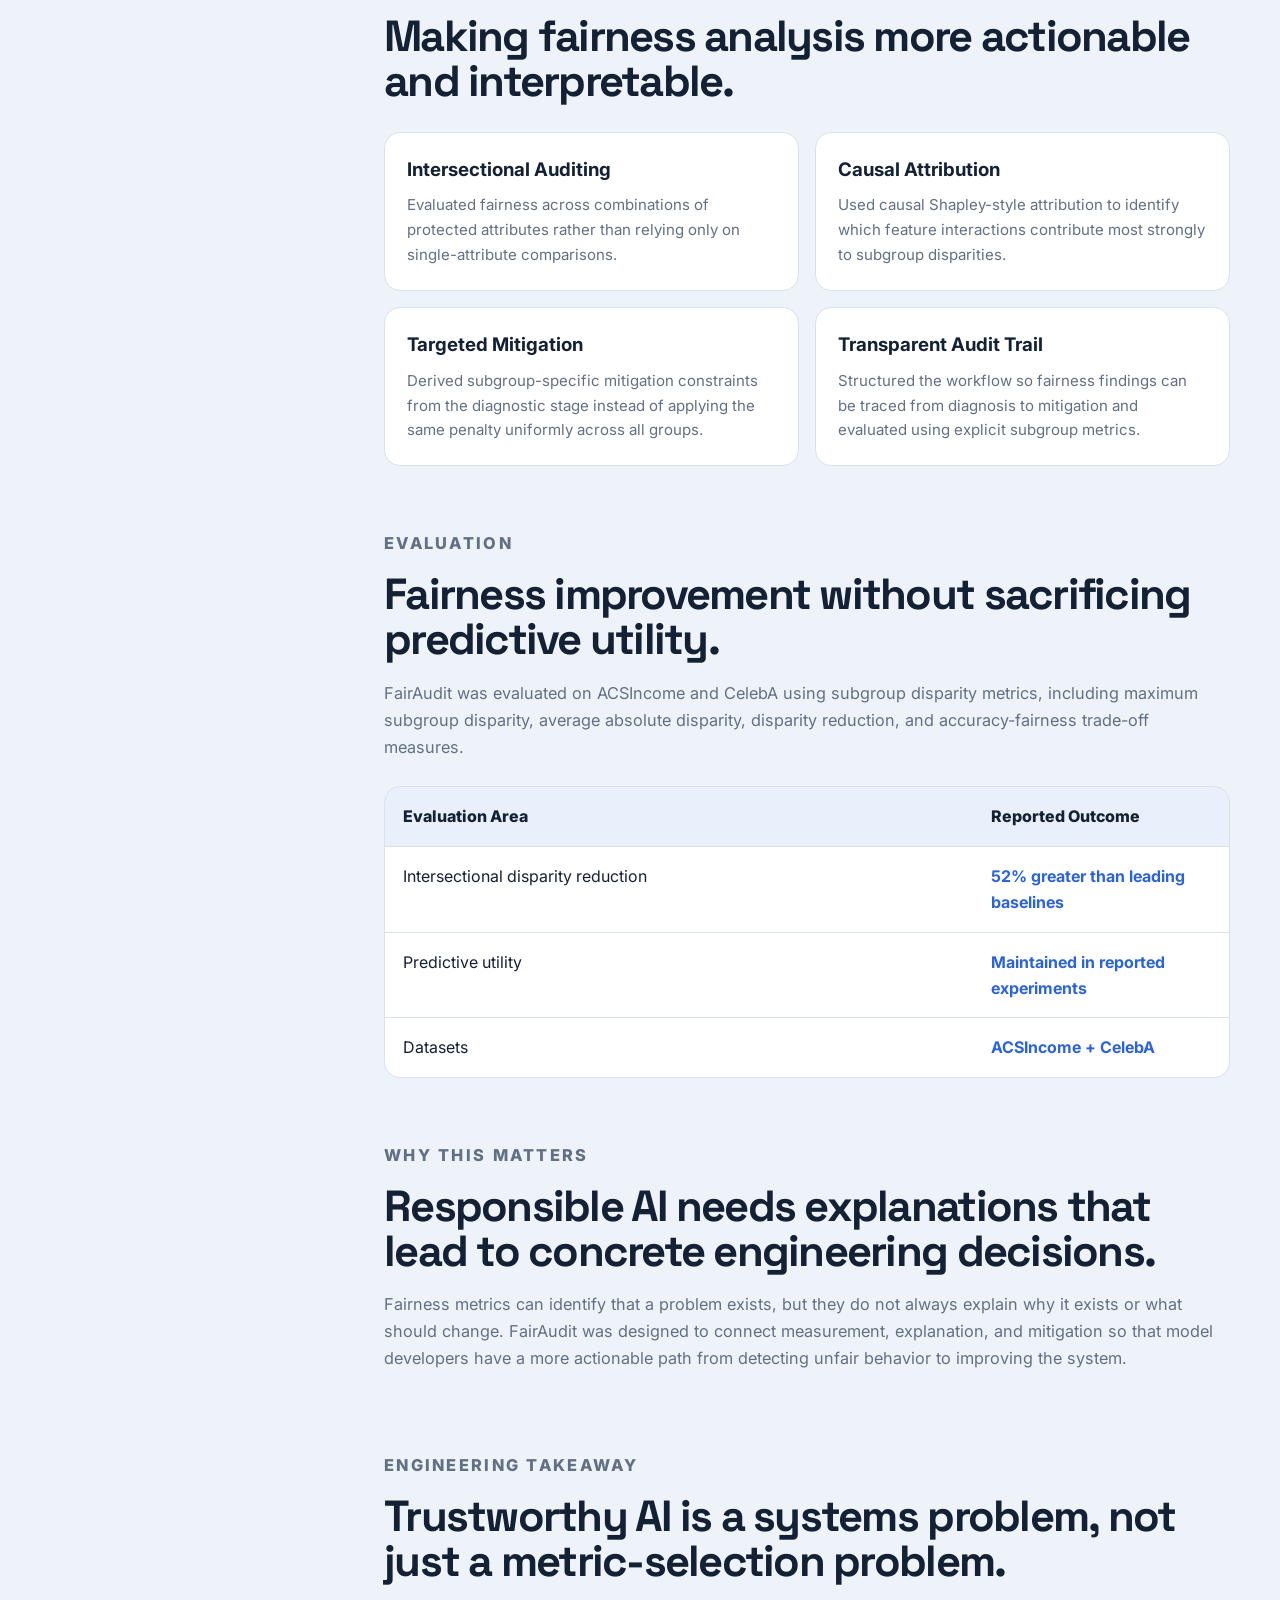
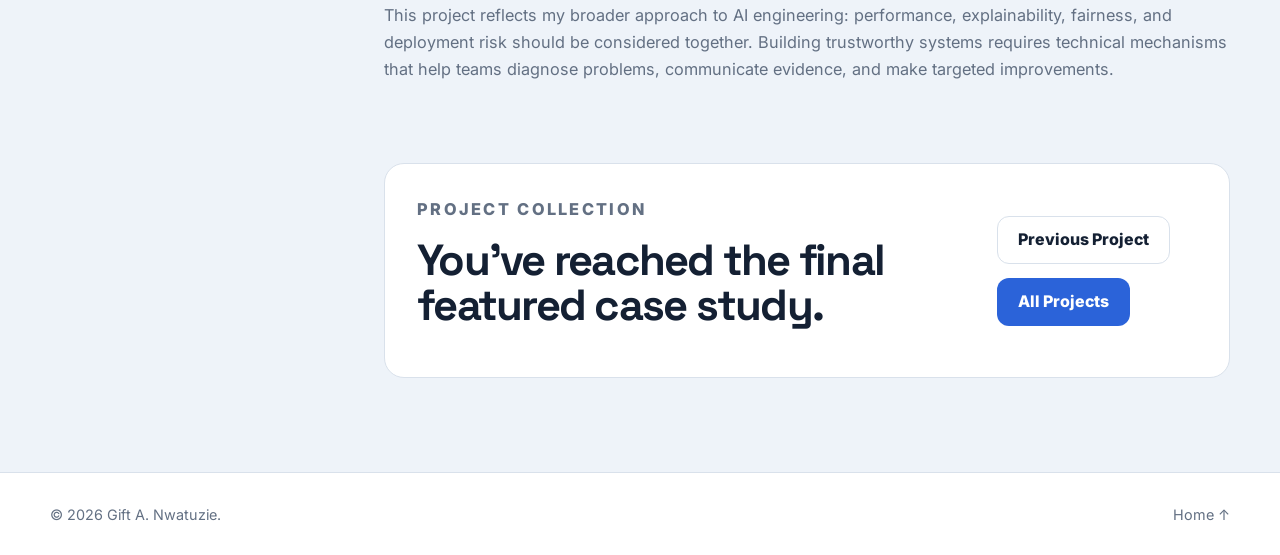
==== commit f7a160c2: "Add files via upload" ====
--- a/projects/fairaudit.html
+++ b/projects/fairaudit.html
@@ -97,44 +97,9 @@
         </p>
       </section>
 
-      <section class="case-section">
-        <p class="eyebrow">FRAMEWORK</p>
-        <h2>A two-stage pipeline for diagnosis and targeted mitigation.</h2>
-
-        <div class="architecture-flow">
-          <div class="arch-node">
-            <span>01</span>
-            <strong>Subgroup Discovery</strong>
-            <small>Identify intersectional protected-attribute groups.</small>
-          </div>
-
-          <div class="arch-arrow">→</div>
-
-          <div class="arch-node">
-            <span>02</span>
-            <strong>Causal Diagnosis</strong>
-            <small>Estimate subgroup-aware Shapley contributions to disparity.</small>
-          </div>
-
-          <div class="arch-arrow">→</div>
-
-          <div class="arch-node">
-            <span>03</span>
-            <strong>Audit Report</strong>
-            <small>Produce interpretable evidence about drivers of unfairness.</small>
-          </div>
-
-          <div class="arch-arrow">→</div>
-
-          <div class="arch-node">
-            <span>04</span>
-            <strong>Targeted Mitigation</strong>
-            <small>Apply subgroup-specific constraints informed by the diagnosis.</small>
-          </div>
-        </div>
-      </section>
+      
 <section class="case-section diagram-section">
-  <p class="eyebrow">FAIRAUDIT WORKFLOW DIAGRAM</p>
+  <p class="eyebrow">TWO-STAGE AUDIT &amp; MITIGATION FRAMEWORK</p>
   <div class="project-diagram">
     <img src="../assets/images/diagrams/fairaudit-workflow.svg" alt="FairAudit: Diagnosis to Mitigation diagram">
   </div>
--- a/css/style.css
+++ b/css/style.css
@@ -202,3 +202,23 @@
     max-width: none;
   }
 }
+
+
+/* ---------- Version 10: distinct technical visualizations ---------- */
+.project-diagram img {
+  display: block;
+  width: 100%;
+  height: auto;
+  max-width: 100%;
+}
+
+@media (max-width: 720px) {
+  .project-diagram {
+    overflow-x: auto;
+  }
+
+  .project-diagram img {
+    width: 900px;
+    max-width: none;
+  }
+}
